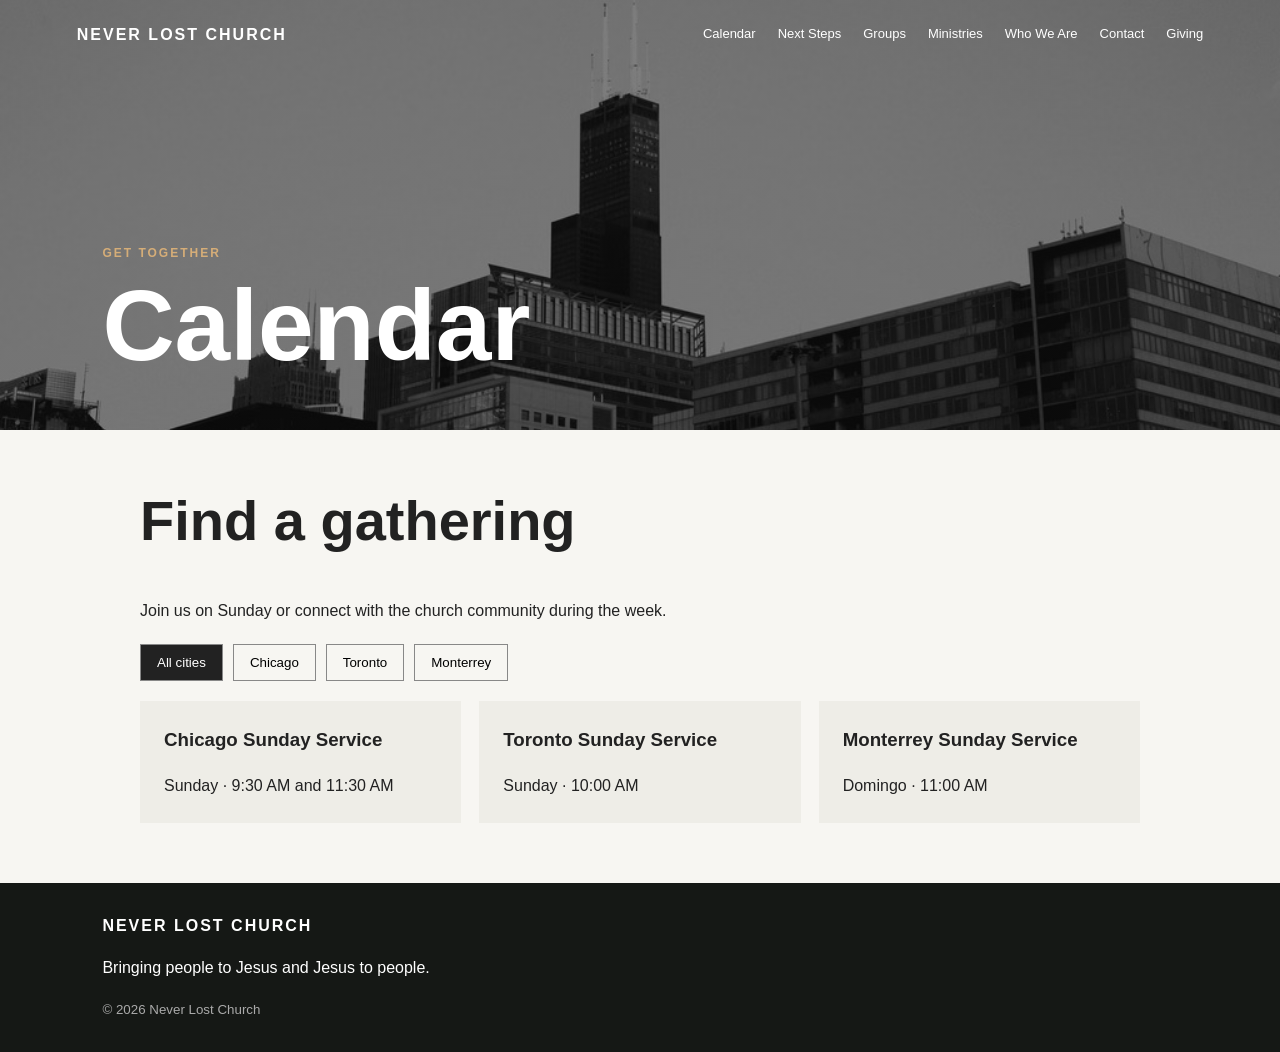
==== calendar.html @ 4741ed5f "Add files via upload" ====
<!doctype html>
<html lang="en">
<head>
  <meta charset="utf-8">
  <meta name="viewport" content="width=device-width, initial-scale=1">
  <title>Calendar | Never Lost Church</title>
  <link rel="stylesheet" href="index.css">
  <link rel="stylesheet" href="calendar.css">
  <script src="index.js" defer></script>
  <script src="calendar.js" defer></script>
</head>
<body>
  <header class="header"><a class="logo" href="index.html"><img src="images/Never-Lost-Church-PNG-Logo.PNG" alt=""><span>NEVER LOST CHURCH</span></a><button class="menu-button" aria-expanded="false" aria-controls="navigation">Menu</button><nav id="navigation"><a href="calendar.html">Calendar</a><a href="next-steps.html">Next Steps</a><a href="groups.html">Groups</a><a href="ministries.html">Ministries</a><a href="who-we-are.html">Who We Are</a><a href="contact.html">Contact</a><a href="giving.html">Giving</a></nav></header>
  <main>
    <section class="page-banner"><p class="label">GET TOGETHER</p><h1>Calendar</h1></section>
    <section class="content">
      <h2>Find a gathering</h2>
      <p>Join us on Sunday or connect with the church community during the week.</p>
      <div class="choice-list" aria-label="Filter gatherings by city">
        <button class="selected" data-city-filter="all">All cities</button><button data-city-filter="Chicago">Chicago</button><button data-city-filter="Toronto">Toronto</button><button data-city-filter="Monterrey">Monterrey</button>
      </div>
      <div class="simple-cards">
        <article class="simple-card" data-city="Chicago"><h3>Chicago Sunday Service</h3><p>Sunday · 9:30 AM and 11:30 AM</p></article>
        <article class="simple-card" data-city="Toronto"><h3>Toronto Sunday Service</h3><p>Sunday · 10:00 AM</p></article>
        <article class="simple-card" data-city="Monterrey"><h3>Monterrey Sunday Service</h3><p>Domingo · 11:00 AM</p></article>
      </div>
    </section>
  </main>
  <footer class="footer"><a class="logo" href="index.html">NEVER LOST CHURCH</a><p>Bringing people to Jesus and Jesus to people.</p><small>© <span data-year></span> Never Lost Church</small></footer>
</body>
</html>
---- index.css ----
* { box-sizing: border-box; }
body { margin: 0; color: #222; background: #f7f6f2; font: 16px Arial, sans-serif; line-height: 1.6; }
a { color: inherit; }
img { display: block; max-width: 100%; }
.header { position: absolute; z-index: 2; top: 0; width: 100%; display: flex; justify-content: space-between; align-items: center; padding: 22px 6%; color: white; }
.logo { font-weight: bold; letter-spacing: 2px; text-decoration: none; }
.header nav { display: flex; gap: 22px; }
.header nav a { color: inherit; text-decoration: none; font-size: 13px; }
.menu-button { display: none; }
.hero { min-height: 650px; height: 100vh; position: relative; display: flex; align-items: center; color: white; background: #222; }
.hero video { position: absolute; width: 100%; height: 100%; object-fit: cover; }
.hero::after { position: absolute; inset: 0; background: #1119; content: ""; }
.hero-content { position: relative; z-index: 1; max-width: 700px; margin: 0 10%; }
.hero-content p, .label { color: #d5ad78; font-size: 12px; font-weight: bold; letter-spacing: 2px; }
h1 { margin: 16px 0 28px; font-size: clamp(48px, 9vw, 100px); line-height: 1; }
h2 { font-size: clamp(32px, 5vw, 56px); line-height: 1.1; }
.button { display: inline-block; padding: 12px 20px; color: #222; background: white; text-decoration: none; }
.section { padding: 80px 8%; }
.section > p:not(.label) { max-width: 620px; }
.dark { color: white; background: #1b201d; }
.cards { display: grid; grid-template-columns: repeat(3, 1fr); gap: 20px; margin: 35px 0; }
.cards article { background: #2a302c; padding-bottom: 20px; }
.cards img { width: 100%; height: 250px; object-fit: cover; }
.cards h3, .cards p { margin: 12px 18px; }
.feature { display: grid; grid-template-columns: 1fr 1fr; gap: 8%; align-items: center; }
.feature img { width: 100%; max-height: 480px; object-fit: cover; }
.callout { color: white; text-align: center; background: #333a34; }
.footer { padding: 30px 8%; color: white; background: #151815; }
.footer .logo { display: inline-block; }
.footer small { color: #aaa; }
.page-banner { min-height: 430px; display: flex; flex-direction: column; justify-content: end; padding: 130px 8% 55px; color: white; background: linear-gradient(#1118, #1118), url("images/image-one.png") center / cover; }
.page-banner h1 { margin: 0; }
.content { width: min(1000px, 84%); margin: 0 auto; padding: 60px 0; }
.content h2 { margin-top: 0; }
.simple-cards { display: grid; grid-template-columns: repeat(3, 1fr); gap: 18px; }
.simple-card { padding: 24px; background: #eeede7; }
.simple-card h3 { margin-top: 0; }
.simple-card p { margin-bottom: 0; }
.page-image { width: 100%; max-height: 520px; object-fit: cover; }
.choice-list { display: flex; flex-wrap: wrap; gap: 10px; margin: 20px 0; }
.choice-list button { padding: 10px 16px; border: 1px solid #888; background: transparent; cursor: pointer; }
.choice-list button.selected { color: white; background: #222; }
.notice { min-height: 24px; color: #555; }
.content details { margin: 12px 0; padding: 18px; background: #eeede7; }
.content summary { cursor: pointer; font-weight: bold; }
.content details p { margin: 12px 0 0; }
@media (max-width: 760px) {
  .header { align-items: flex-start; }
  .menu-button { display: block; padding: 8px 12px; color: white; background: transparent; border: 1px solid white; }
  .header nav { display: none; position: absolute; top: 65px; left: 0; right: 0; padding: 18px 6%; background: #171a18; }
  .header nav.open { display: grid; gap: 14px; }
  .cards, .feature { grid-template-columns: 1fr; }
  .simple-cards { grid-template-columns: 1fr; }
  .section { padding: 55px 7%; }
  .hero { min-height: 600px; }
  .page-banner { min-height: 360px; padding-right: 7%; padding-left: 7%; }
}
---- calendar.css ----
.page-banner { background-image: linear-gradient(#1118, #1118), url("images/image-one.png"); }
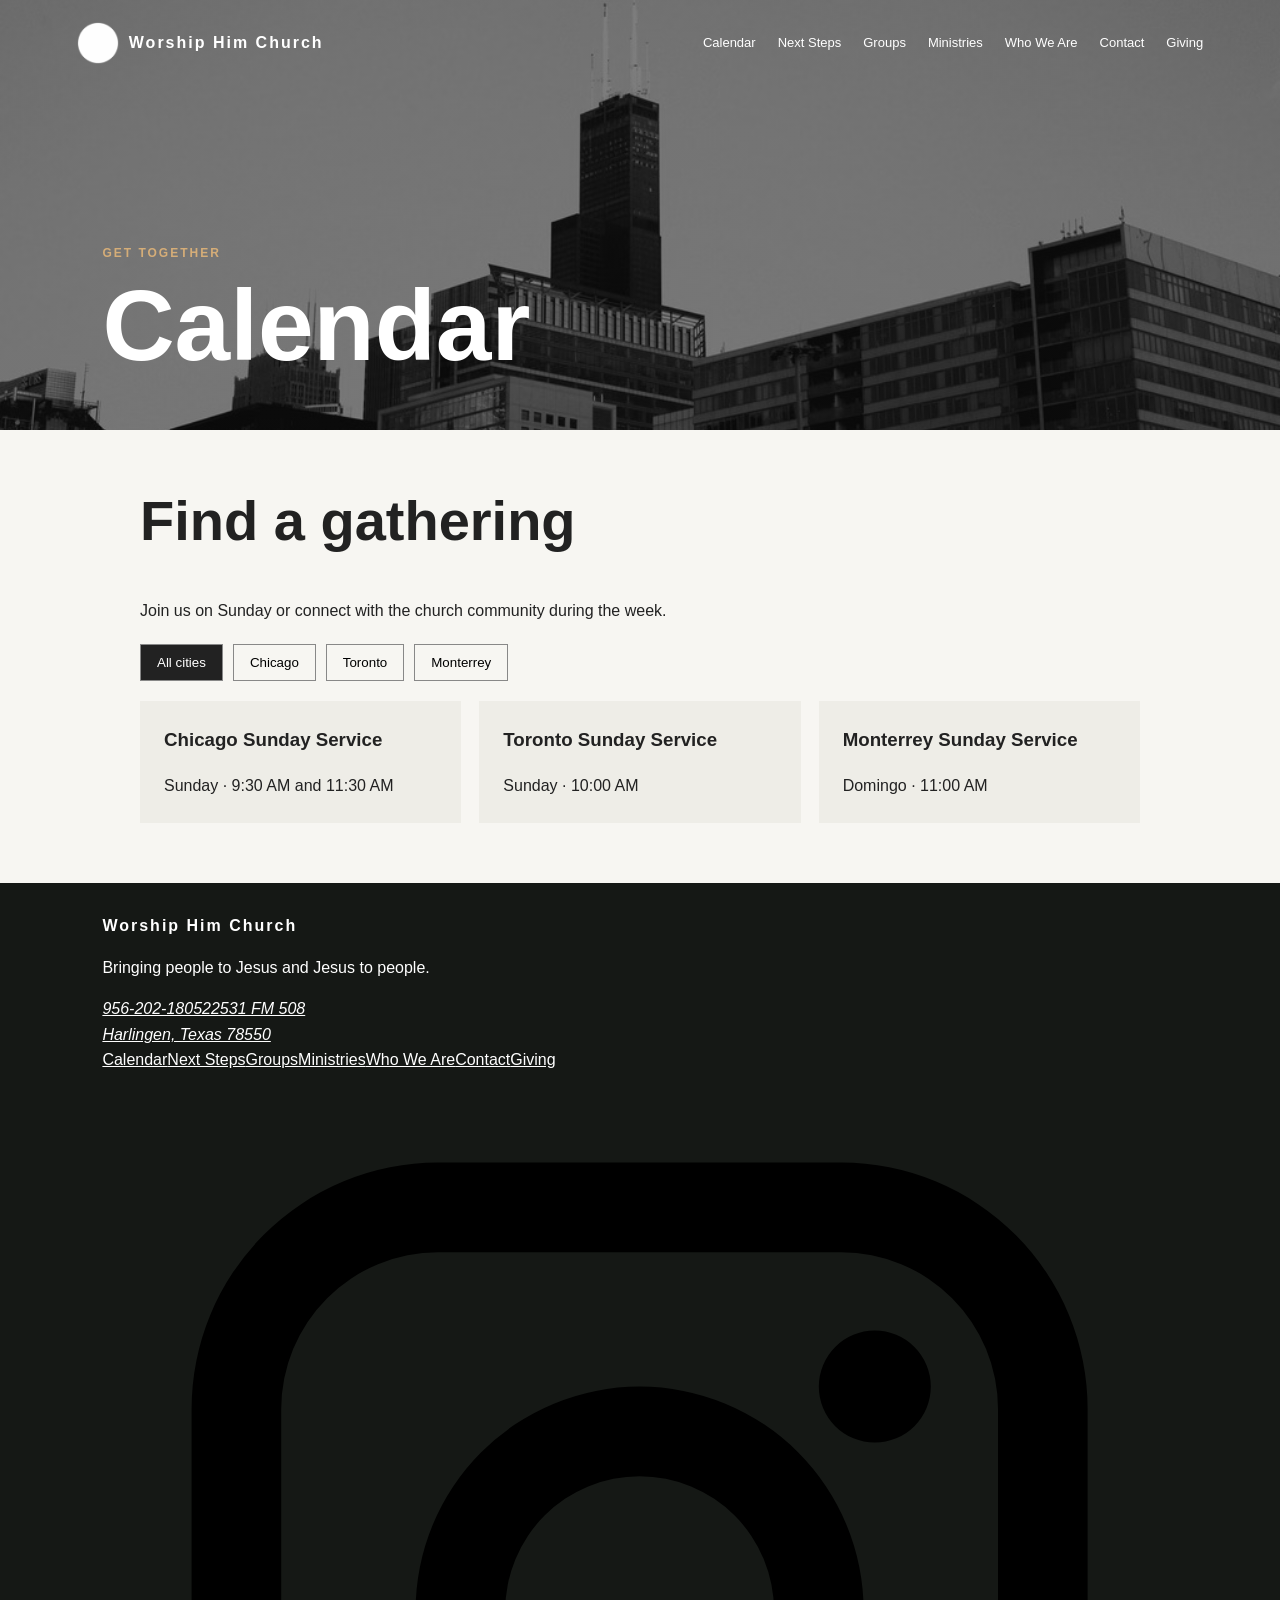
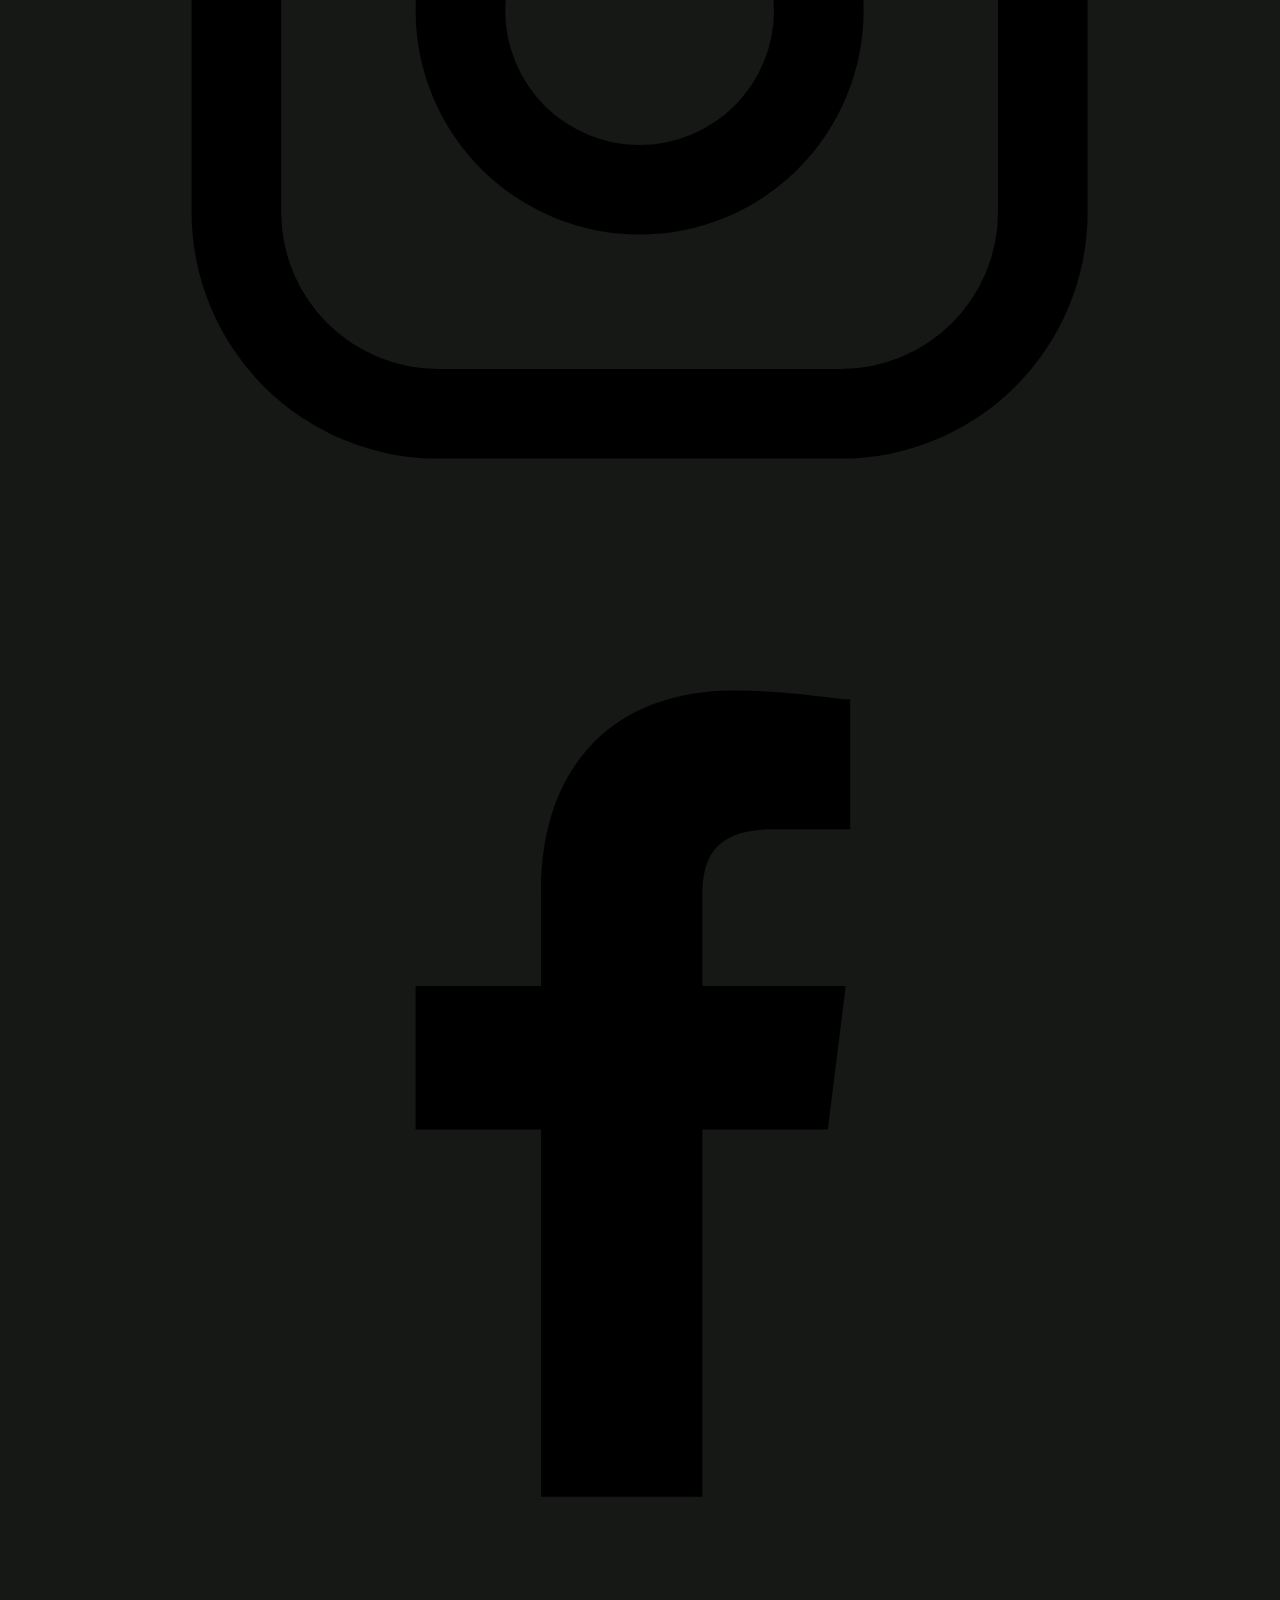
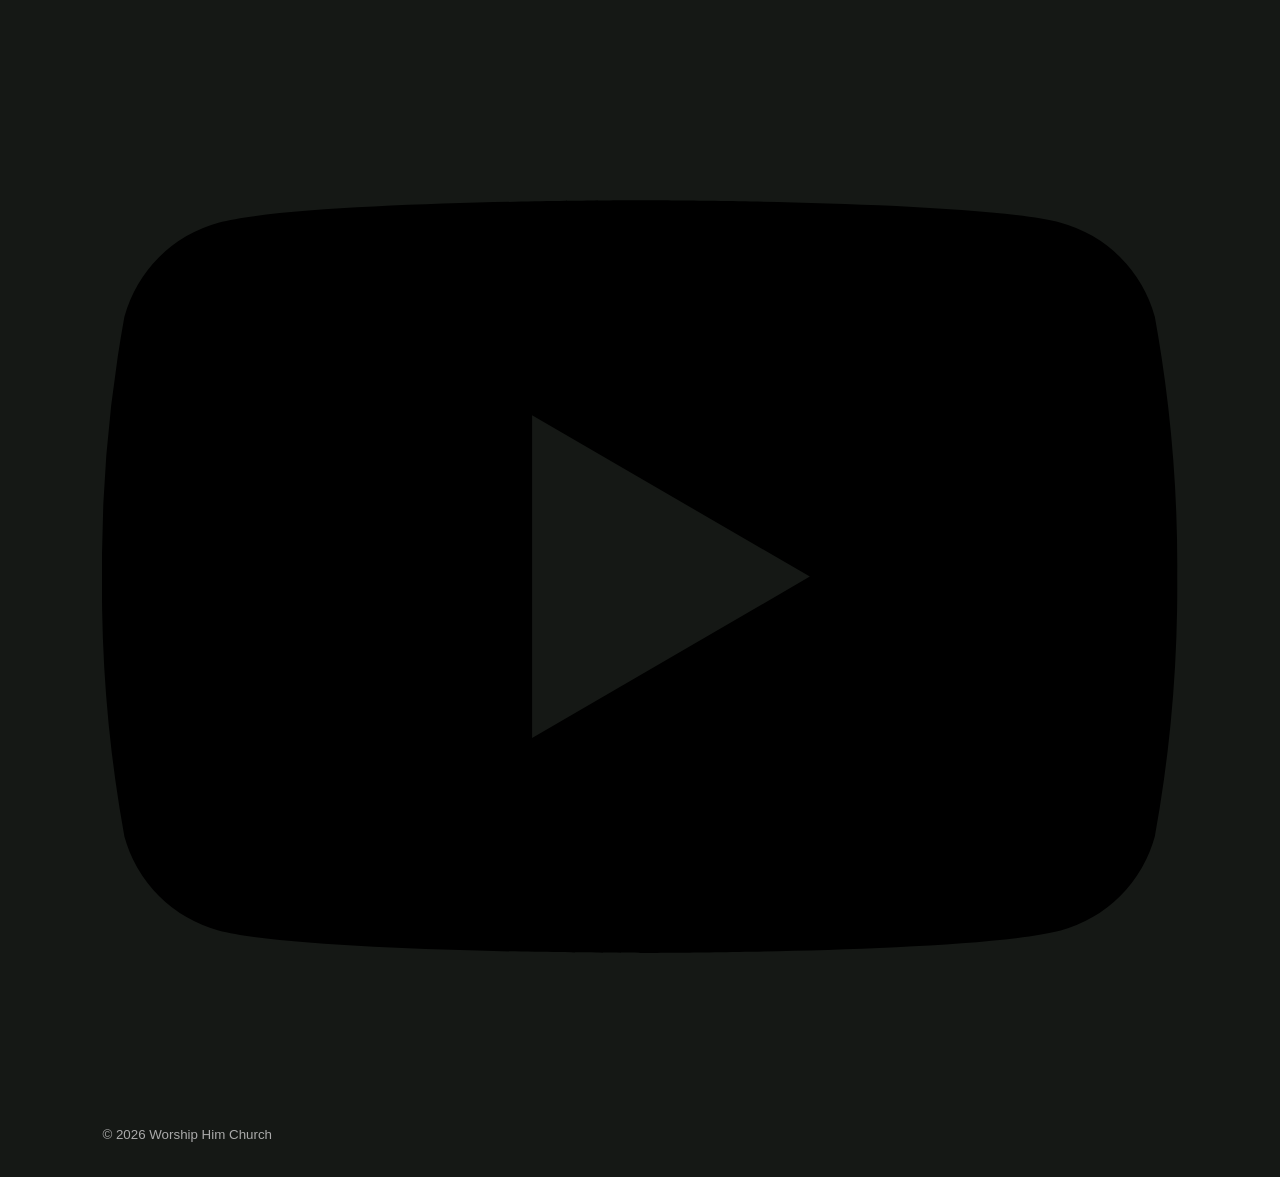
==== commit 6e0bea46: "Update calendar page for Worship Him Church" ====
--- a/calendar.html
+++ b/calendar.html
@@ -3,14 +3,15 @@
 <head>
   <meta charset="utf-8">
   <meta name="viewport" content="width=device-width, initial-scale=1">
-  <title>Calendar | Never Lost Church</title>
+  <title>Calendar | Worship Him Church</title>
+  <link rel="icon" type="image/x-icon" href="favicon/WorshipHimChurch-Logo-PNG-ico.ico">
   <link rel="stylesheet" href="index.css">
   <link rel="stylesheet" href="calendar.css">
   <script src="index.js" defer></script>
   <script src="calendar.js" defer></script>
 </head>
 <body>
-  <header class="header"><a class="logo" href="index.html"><img src="images/Never-Lost-Church-PNG-Logo.PNG" alt=""><span>NEVER LOST CHURCH</span></a><button class="menu-button" aria-expanded="false" aria-controls="navigation">Menu</button><nav id="navigation"><a href="calendar.html">Calendar</a><a href="next-steps.html">Next Steps</a><a href="groups.html">Groups</a><a href="ministries.html">Ministries</a><a href="who-we-are.html">Who We Are</a><a href="contact.html">Contact</a><a href="giving.html">Giving</a></nav></header>
+  <header class="header"><a class="logo" href="index.html"><img src="images/WorshipHimChurch-Logo-PNG.png" alt=""><span>Worship Him Church</span></a><button class="menu-button" aria-expanded="false" aria-controls="navigation">Menu</button><nav id="navigation"><a href="calendar.html">Calendar</a><a href="next-steps.html">Next Steps</a><a href="groups.html">Groups</a><a href="ministries.html">Ministries</a><a href="who-we-are.html">Who We Are</a><a href="contact.html">Contact</a><a href="giving.html">Giving</a></nav></header>
   <main>
     <section class="page-banner"><p class="label">GET TOGETHER</p><h1>Calendar</h1></section>
     <section class="content">
@@ -26,6 +27,6 @@
       </div>
     </section>
   </main>
-  <footer class="footer"><a class="logo" href="index.html">NEVER LOST CHURCH</a><p>Bringing people to Jesus and Jesus to people.</p><small>© <span data-year></span> Never Lost Church</small></footer>
+  <footer class="footer"><div class="footer-brand"><a class="logo" href="index.html">Worship Him Church</a><p>Bringing people to Jesus and Jesus to people.</p><address class="footer-contact"><a href="tel:+19562021805">956-202-1805</a><a href="https://maps.google.com/?q=22531+FM+508+Harlingen+Texas+78550" target="_blank" rel="noopener noreferrer">22531 FM 508<br>Harlingen, Texas 78550</a></address></div><nav class="footer-navigation" aria-label="Footer navigation"><a href="calendar.html">Calendar</a><a href="next-steps.html">Next Steps</a><a href="groups.html">Groups</a><a href="ministries.html">Ministries</a><a href="who-we-are.html">Who We Are</a><a href="contact.html">Contact</a><a href="giving.html">Giving</a></nav><div class="footer-social" aria-label="Social media"><a href="https://www.instagram.com/" target="_blank" rel="noopener noreferrer" aria-label="Instagram"><svg viewBox="0 0 24 24" aria-hidden="true"><path d="M7.5 2h9A5.5 5.5 0 0 1 22 7.5v9a5.5 5.5 0 0 1-5.5 5.5h-9A5.5 5.5 0 0 1 2 16.5v-9A5.5 5.5 0 0 1 7.5 2zm0 2A3.5 3.5 0 0 0 4 7.5v9A3.5 3.5 0 0 0 7.5 20h9a3.5 3.5 0 0 0 3.5-3.5v-9A3.5 3.5 0 0 0 16.5 4h-9zM12 7a5 5 0 1 1 0 10 5 5 0 0 1 0-10zm0 2a3 3 0 1 0 0 6 3 3 0 0 0 0-6zm5.25-3.25a1.25 1.25 0 1 1 0 2.5 1.25 1.25 0 0 1 0-2.5z"/></svg></a><a href="https://www.facebook.com/" target="_blank" rel="noopener noreferrer" aria-label="Facebook"><svg viewBox="0 0 24 24" aria-hidden="true"><path d="M13.4 21v-8.2h2.8l.4-3.2h-3.2v-2c0-.9.3-1.5 1.6-1.5h1.7V3.2c-.3 0-1.4-.2-2.6-.2-2.6 0-4.3 1.6-4.3 4.5v2.1H7v3.2h2.8V21h3.6z"/></svg></a><a href="https://www.youtube.com/" target="_blank" rel="noopener noreferrer" aria-label="YouTube"><svg viewBox="0 0 24 24" aria-hidden="true"><path d="M23.5 6.2a3 3 0 0 0-2.1-2.1C19.5 3.6 12 3.6 12 3.6s-7.5 0-9.4.5A3 3 0 0 0 .5 6.2 31 31 0 0 0 0 12a31 31 0 0 0 .5 5.8 3 3 0 0 0 2.1 2.1c1.9.5 9.4.5 9.4.5s7.5 0 9.4-.5a3 3 0 0 0 2.1-2.1A31 31 0 0 0 24 12a31 31 0 0 0-.5-5.8zM9.6 15.6V8.4L15.8 12l-6.2 3.6z"/></svg></a></div><small>© <span data-year></span> Worship Him Church</small></footer>
 </body>
 </html>
--- a/index.css
+++ b/index.css
@@ -3,7 +3,8 @@
 a { color: inherit; }
 img { display: block; max-width: 100%; }
 .header { position: absolute; z-index: 2; top: 0; width: 100%; display: flex; justify-content: space-between; align-items: center; padding: 22px 6%; color: white; }
-.logo { font-weight: bold; letter-spacing: 2px; text-decoration: none; }
+.logo { display: inline-flex; align-items: center; gap: 10px; font-weight: bold; letter-spacing: 2px; text-decoration: none; }
+.header .logo img { width: 42px; height: 42px; object-fit: contain; filter: brightness(0) invert(1); }
 .header nav { display: flex; gap: 22px; }
 .header nav a { color: inherit; text-decoration: none; font-size: 13px; }
 .menu-button { display: none; }
@@ -44,6 +45,46 @@
 .content details { margin: 12px 0; padding: 18px; background: #eeede7; }
 .content summary { cursor: pointer; font-weight: bold; }
 .content details p { margin: 12px 0 0; }
+.visually-hidden { position: absolute; width: 1px; height: 1px; padding: 0; margin: -1px; overflow: hidden; clip: rect(0, 0, 0, 0); white-space: nowrap; border: 0; }
+.media-flix { overflow: hidden; padding: 72px 7% 78px; color: #f7f6f2; background: #111311; }
+.media-heading { display: flex; justify-content: space-between; align-items: end; gap: 24px; }
+.media-heading .label { margin: 0 0 8px; }
+.media-heading h2 { margin: 0; font-size: clamp(38px, 5vw, 58px); }
+.media-heading h2 span { color: #d5ad78; }
+.media-intro { margin: 10px 0 0; color: #b8bab6; }
+.media-search { position: relative; display: flex; align-items: center; width: min(100%, 280px); }
+.media-search input { width: 100%; padding: 12px 42px 12px 15px; color: white; background: #242724; border: 1px solid #454a45; border-radius: 4px; font: inherit; }
+.media-search input:focus-visible, .media-filter:focus-visible, .media-card:focus-visible, .video-modal-close:focus-visible { outline: 2px solid #d5ad78; outline-offset: 3px; }
+.media-search > span:last-child { position: absolute; right: 14px; color: #d5ad78; font-size: 24px; line-height: 1; }
+.media-filters { display: flex; gap: 10px; overflow-x: auto; margin: 30px 0 26px; padding: 2px 2px 8px; scrollbar-width: thin; }
+.media-filter { flex: 0 0 auto; padding: 8px 17px; color: #e6e6e2; background: transparent; border: 1px solid #454a45; border-radius: 24px; cursor: pointer; font: inherit; transition: color .2s, background .2s, border-color .2s; }
+.media-filter:hover, .media-filter.active { color: #171815; background: #d5ad78; border-color: #d5ad78; }
+.media-row-heading { display: flex; align-items: baseline; gap: 12px; margin-bottom: 14px; }
+.media-row-heading h3 { margin: 0; font-size: 21px; }
+.media-row-heading span { color: #9c9e99; font-size: 13px; }
+.media-row { display: grid; grid-auto-columns: minmax(230px, 1fr); grid-auto-flow: column; gap: 18px; overflow-x: auto; padding: 8px 4px 24px; scroll-snap-type: x mandatory; scrollbar-color: #555 #222; scrollbar-width: thin; }
+.media-card { position: relative; min-width: 0; overflow: hidden; color: inherit; background: #202320; border-radius: 5px; text-decoration: none; scroll-snap-align: start; transition: transform .25s ease, box-shadow .25s ease; }
+.media-card:hover { z-index: 1; transform: translateY(-6px) scale(1.025); box-shadow: 0 14px 32px #0009; }
+.media-card-image { position: relative; overflow: hidden; aspect-ratio: 16 / 9; background: #333; }
+.media-card-image img { width: 100%; height: 100%; object-fit: cover; transition: transform .35s ease; }
+.media-card:hover .media-card-image img { transform: scale(1.06); }
+.media-card-image::after { position: absolute; inset: 35% 0 0; background: linear-gradient(transparent, #0008); content: ""; }
+.media-play { position: absolute; z-index: 1; top: 50%; left: 50%; display: grid; width: 48px; height: 48px; place-items: center; color: #171815; background: #d5ad78; border-radius: 50%; opacity: 0; transform: translate(-50%, -40%); transition: opacity .2s, transform .2s; }
+.media-card:hover .media-play, .media-card:focus-visible .media-play { opacity: 1; transform: translate(-50%, -50%); }
+.media-card-info { padding: 13px 15px 16px; }
+.media-card-category { margin: 0 0 5px; color: #d5ad78; font-size: 11px; font-weight: bold; letter-spacing: 1.4px; text-transform: uppercase; }
+.media-card-title { margin: 0; font-size: 17px; line-height: 1.35; }
+.media-empty { padding: 18px 0; color: #b8bab6; }
+.video-modal[hidden] { display: none; }
+.video-modal { position: fixed; z-index: 10; inset: 0; display: grid; place-items: center; padding: 24px; }
+.video-modal-backdrop { position: absolute; inset: 0; background: #000d; }
+.video-modal-content { position: relative; width: min(100%, 960px); overflow: hidden; background: #171815; border-radius: 8px; box-shadow: 0 18px 70px #0009; }
+.video-modal-header { display: flex; align-items: center; justify-content: space-between; padding: 10px 16px; }
+.video-modal-header h2 { margin: 0; font-size: 17px; }
+.video-modal-close { width: 40px; height: 40px; color: white; background: transparent; border: 0; cursor: pointer; font-size: 32px; line-height: 1; }
+.video-frame { aspect-ratio: 16 / 9; background: #000; }
+.video-frame iframe { display: block; width: 100%; height: 100%; border: 0; }
+body.video-modal-open { overflow: hidden; }
 @media (max-width: 760px) {
   .header { align-items: flex-start; }
   .menu-button { display: block; padding: 8px 12px; color: white; background: transparent; border: 1px solid white; }
@@ -54,4 +95,10 @@
   .section { padding: 55px 7%; }
   .hero { min-height: 600px; }
   .page-banner { min-height: 360px; padding-right: 7%; padding-left: 7%; }
+  .media-flix { padding: 52px 6% 58px; }
+  .media-heading { align-items: stretch; flex-direction: column; gap: 18px; }
+  .media-search { width: 100%; }
+  .media-row { grid-auto-columns: minmax(78vw, 1fr); gap: 13px; margin-right: -6vw; }
+  .media-play { opacity: 1; transform: translate(-50%, -50%); }
+  .video-modal { padding: 12px; }
 }
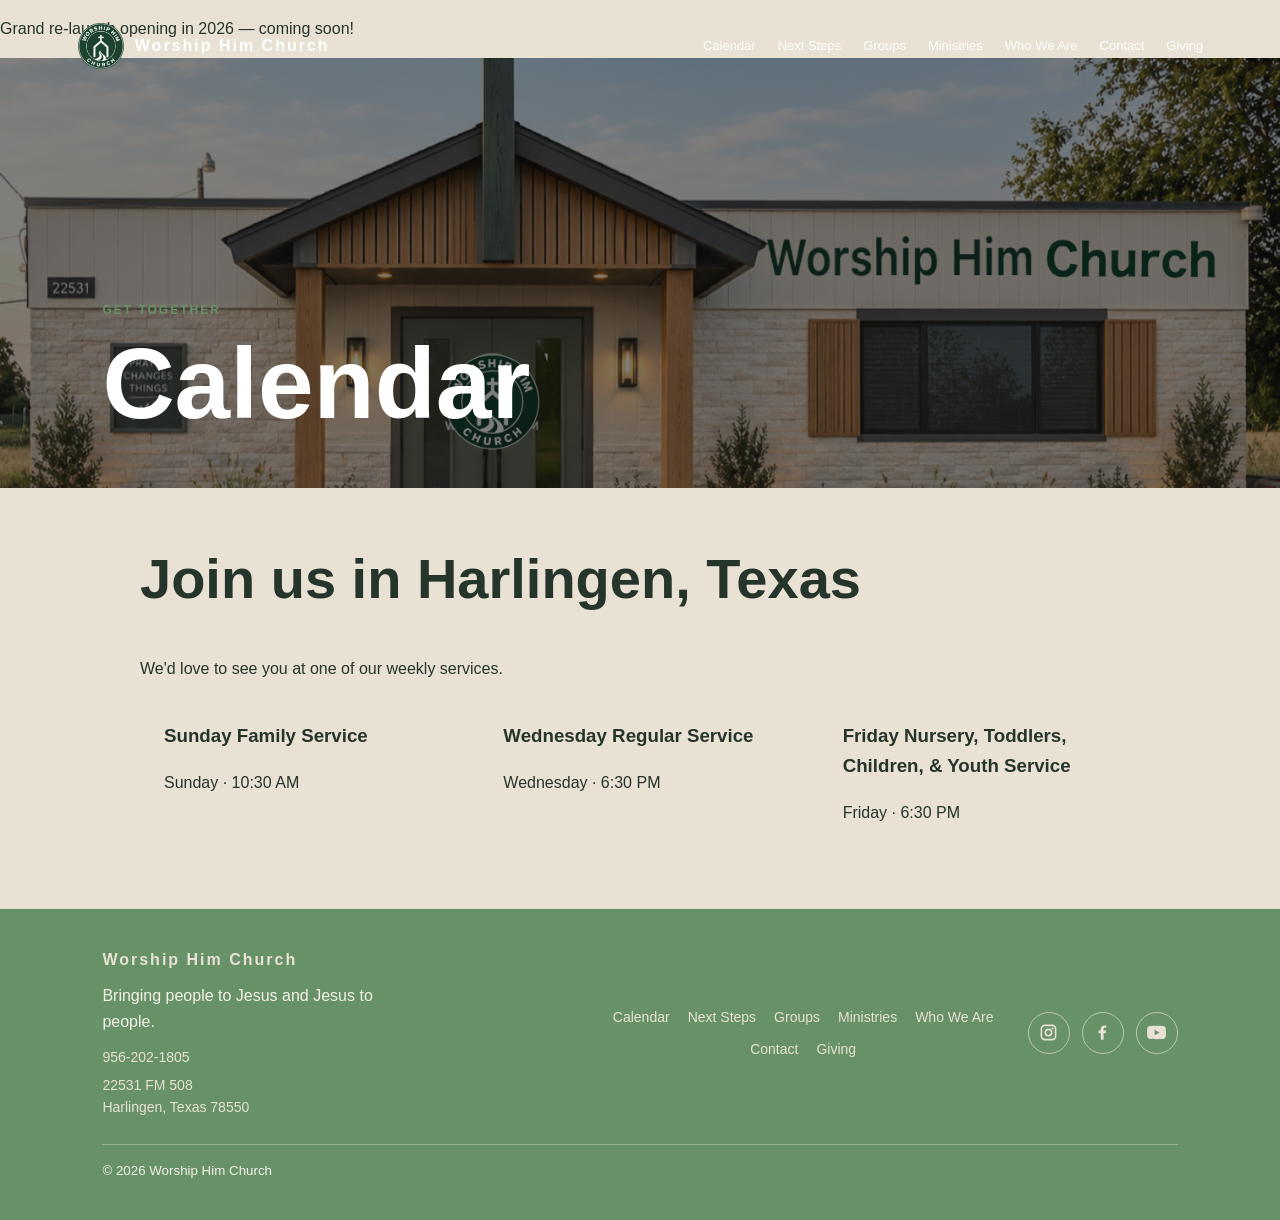
==== commit 4bacac74: "Update calendar.html with announcement and service info Added an announcement bar for the grand re-l" ====
--- a/calendar.html
+++ b/calendar.html
@@ -8,22 +8,19 @@
   <link rel="stylesheet" href="index.css">
   <link rel="stylesheet" href="calendar.css">
   <script src="index.js" defer></script>
-  <script src="calendar.js" defer></script>
 </head>
 <body>
+  <div class="announcement-bar"><p>Grand re-launch opening in 2026 — coming soon!</p></div>
   <header class="header"><a class="logo" href="index.html"><img src="images/WorshipHimChurch-Logo-PNG.png" alt=""><span>Worship Him Church</span></a><button class="menu-button" aria-expanded="false" aria-controls="navigation">Menu</button><nav id="navigation"><a href="calendar.html">Calendar</a><a href="next-steps.html">Next Steps</a><a href="groups.html">Groups</a><a href="ministries.html">Ministries</a><a href="who-we-are.html">Who We Are</a><a href="contact.html">Contact</a><a href="giving.html">Giving</a></nav></header>
   <main>
     <section class="page-banner"><p class="label">GET TOGETHER</p><h1>Calendar</h1></section>
     <section class="content">
-      <h2>Find a gathering</h2>
-      <p>Join us on Sunday or connect with the church community during the week.</p>
-      <div class="choice-list" aria-label="Filter gatherings by city">
-        <button class="selected" data-city-filter="all">All cities</button><button data-city-filter="Chicago">Chicago</button><button data-city-filter="Toronto">Toronto</button><button data-city-filter="Monterrey">Monterrey</button>
-      </div>
+      <h2>Join us in Harlingen, Texas</h2>
+      <p>We'd love to see you at one of our weekly services.</p>
       <div class="simple-cards">
-        <article class="simple-card" data-city="Chicago"><h3>Chicago Sunday Service</h3><p>Sunday · 9:30 AM and 11:30 AM</p></article>
-        <article class="simple-card" data-city="Toronto"><h3>Toronto Sunday Service</h3><p>Sunday · 10:00 AM</p></article>
-        <article class="simple-card" data-city="Monterrey"><h3>Monterrey Sunday Service</h3><p>Domingo · 11:00 AM</p></article>
+        <article class="simple-card"><h3>Sunday Family Service</h3><p>Sunday · 10:30 AM</p></article>
+        <article class="simple-card"><h3>Wednesday Regular Service</h3><p>Wednesday · 6:30 PM</p></article>
+        <article class="simple-card"><h3>Friday Nursery, Toddlers, Children, &amp; Youth Service</h3><p>Friday · 6:30 PM</p></article>
       </div>
     </section>
   </main>
--- a/index.css
+++ b/index.css
@@ -102,3 +102,78 @@
   .media-play { opacity: 1; transform: translate(-50%, -50%); }
   .video-modal { padding: 12px; }
 }
+@media (max-width: 760px) {
+  .header { align-items: center; }
+  .header .logo { max-width: calc(100% - 88px); white-space: normal; font-size: 13px; letter-spacing: 1.2px; }
+  .header .logo img { flex: 0 0 36px; width: 36px; height: 36px; }
+  .footer { grid-template-columns: 1fr; justify-items: center; gap: 22px; padding: 34px 7%; text-align: center; }
+  .footer-brand p { margin-right: auto; margin-left: auto; }
+  .footer-navigation { gap: 12px 18px; }
+  .footer-social { justify-content: center; }
+  .footer small { grid-column: auto; width: 100%; }
+}
+
+:root {
+  --color-primary: #679267;
+  --color-background: #e8e1d4;
+  --color-accent: #bfaf9e;
+  --color-ink: #26352b;
+}
+body { color: var(--color-ink); background: var(--color-background); }
+.header .logo img { flex: 0 0 48px; width: 48px; height: 48px; object-fit: contain; filter: none; }
+.footer { display: grid; grid-template-columns: minmax(220px, 1.2fr) 1fr auto; align-items: center; gap: 26px; padding: 38px 8%; color: var(--color-background); background: var(--color-primary); }
+.footer .logo { display: inline-flex; }
+.header .brand-mark { flex: 0 0 40px; width: 40px; height: 40px; }
+.footer-contact { display: grid; gap: 5px; margin-top: 12px; font-size: 14px; font-style: normal; }
+.footer-contact a { color: var(--color-background); text-decoration: none; }
+.footer-contact a:hover { color: white; }
+.footer-brand p { max-width: 280px; margin: 10px 0 0; color: #f5f1e9; }
+.footer-navigation { display: flex; flex-wrap: wrap; justify-content: center; gap: 10px 18px; }
+.footer-navigation a, .footer-social a { color: var(--color-background); }
+.footer-navigation a { font-size: 14px; text-decoration: none; }
+.footer-social { display: flex; justify-content: end; gap: 12px; }
+.footer-social a { display: grid; width: 42px; height: 42px; place-items: center; border: 1px solid #e8e1d4a6; border-radius: 50%; text-decoration: none; transition: color .2s, background .2s, border-color .2s; }
+.footer-social svg { width: 19px; height: 19px; fill: currentColor; }
+.footer small { grid-column: 1 / -1; padding-top: 15px; color: #f5f1e9; border-top: 1px solid #e8e1d466; }
+.footer-navigation a:hover, .footer-social a:hover { color: white; }
+.footer-social a:hover { background: #557d55; border-color: white; }
+.footer a:focus-visible, .header a:focus-visible { outline: 2px solid white; outline-offset: 4px; }
+.footer-social a { border-color: #e8e1d4a6; }
+.footer-brand p, .footer small { color: #f5f1e9; }
+.footer small { border-color: #e8e1d466; }
+.footer-social a:hover { background: #557d55; border-color: white; }
+.footer-navigation a:hover, .footer-social a:hover { color: white; }
+.media-flix { background: #314b35; }
+.media-heading h2 span, .media-card-category, .media-search > span:last-child { color: var(--color-accent); }
+.media-filter:hover, .media-filter.active, .media-play { color: var(--color-ink); background: var(--color-accent); border-color: var(--color-accent); }
+.media-search input { background: #263b2b; border-color: var(--color-primary); }
+.media-search input:focus-visible, .media-filter:focus-visible, .media-card:focus-visible, .video-modal-close:focus-visible { outline-color: var(--color-background); }
+.media-card, .media-card-info { background: #263b2b; }
+.media-card-title, .media-row-heading h3 { color: var(--color-background); }
+.media-row-heading span, .media-intro, .media-empty { color: #d2d9cf; }
+.label { color: var(--color-primary); }
+.hero-content p { color: var(--color-background); }
+.button, .content .contact-link, .content .giving-link, .content > .button {
+  color: white;
+  background: var(--color-primary);
+}
+.button:hover, .content .contact-link:hover, .content .giving-link:hover, .content > .button:hover { background: #557d55; }
+.choice-list button.selected { color: white; background: var(--color-primary); }
+.dark { background: var(--color-primary); }
+.cards article { color: var(--color-ink); background: #f1ece2; }
+.callout { background: #557d55; }
+.simple-card, .content details, .mission-values { background: var(--color-background); }
+.notice { color: #557d55; }
+.page-banner { background-color: #557d55; }
+.header nav a:hover { color: var(--color-accent); }
+.footer a:focus-visible, .header a:focus-visible, .footer-social a:focus-visible { outline: 2px solid white; outline-offset: 4px; }
+@media (max-width: 760px) {
+  .header .logo { max-width: calc(100% - 88px); white-space: normal; font-size: 13px; letter-spacing: 1.2px; }
+  .header .logo img { flex-basis: 42px; width: 42px; height: 42px; }
+  .header .brand-mark { flex-basis: 36px; width: 36px; height: 36px; }
+  .footer { grid-template-columns: 1fr; justify-items: center; gap: 22px; padding: 34px 7%; text-align: center; }
+  .footer-brand p { margin-right: auto; margin-left: auto; }
+  .footer-navigation { gap: 12px 18px; }
+  .footer-social { justify-content: center; }
+  .footer small { grid-column: auto; width: 100%; }
+}
--- a/calendar.css
+++ b/calendar.css
@@ -1 +1 @@
-.page-banner { background-image: linear-gradient(#1118, #1118), url("images/image-one.png"); }
+.page-banner { background-image: linear-gradient(#1118, #1118), url("images/outside-church-design-image.jpeg"); }
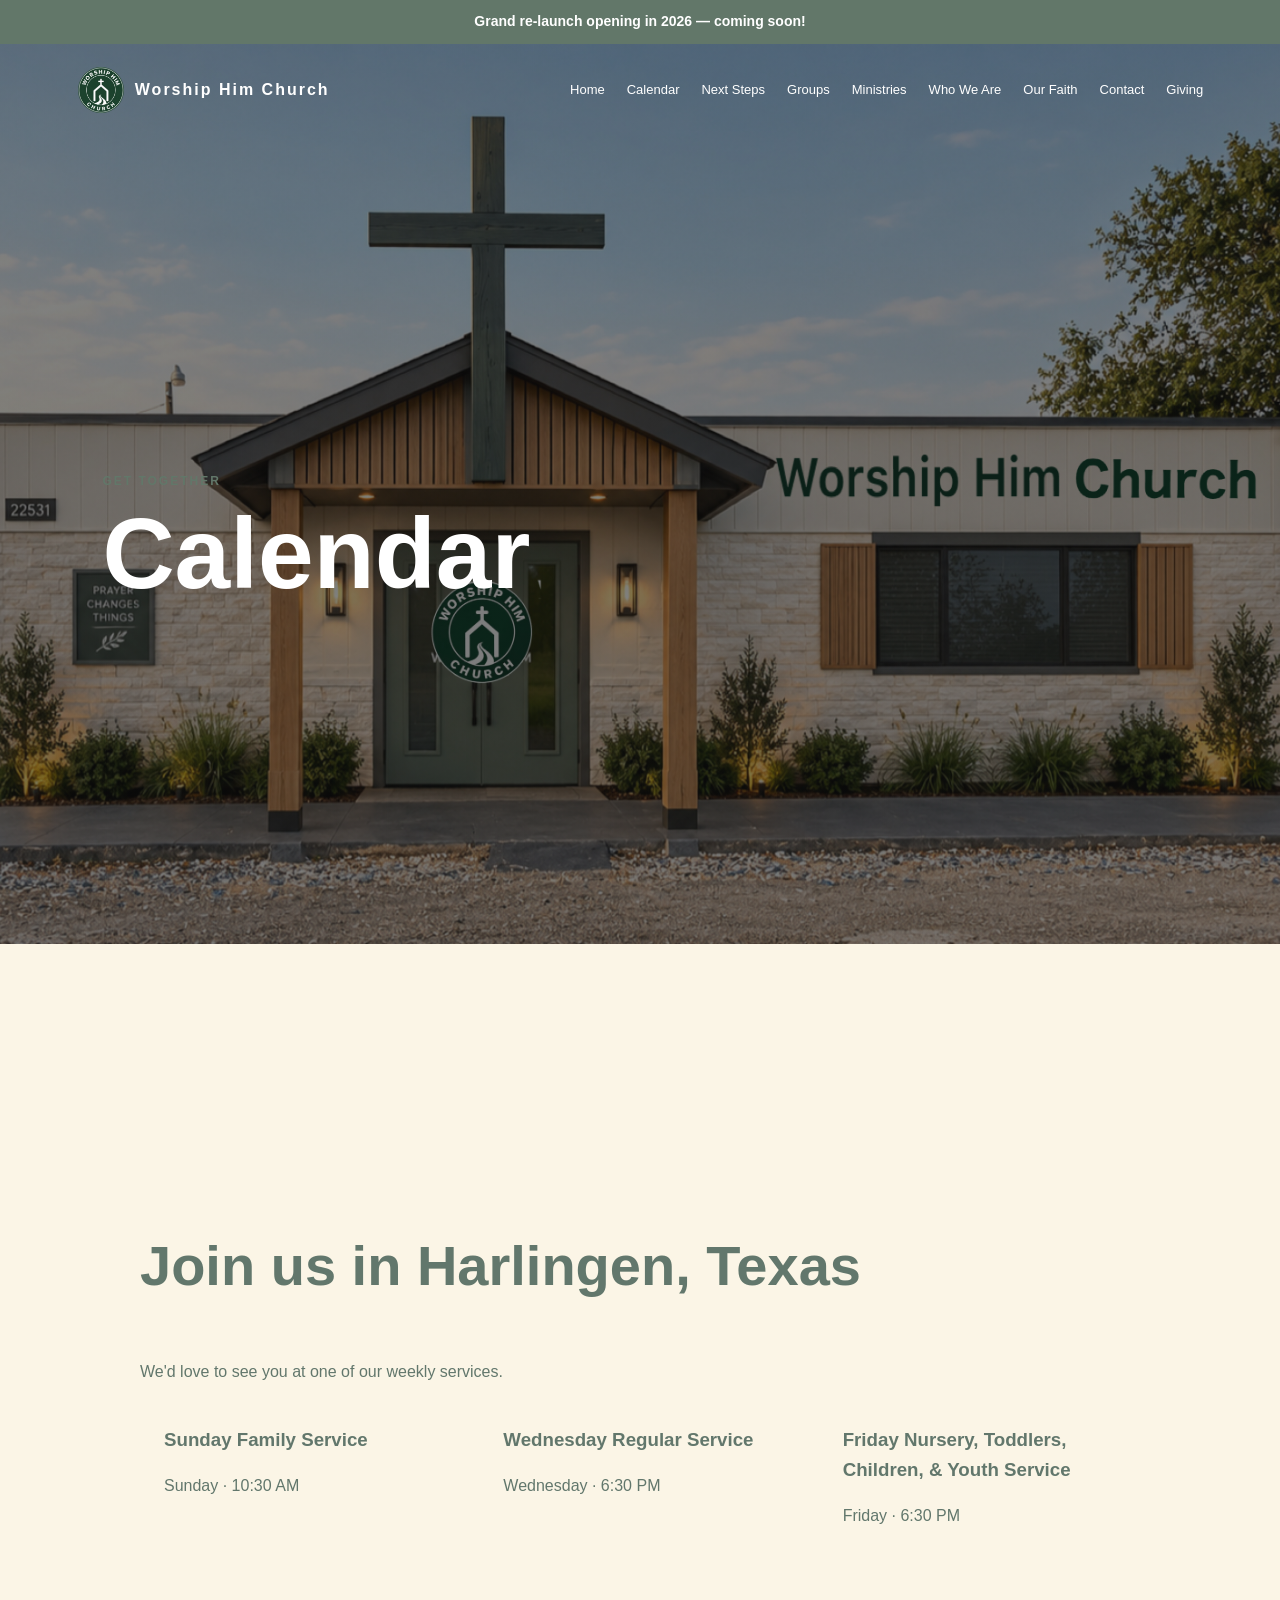
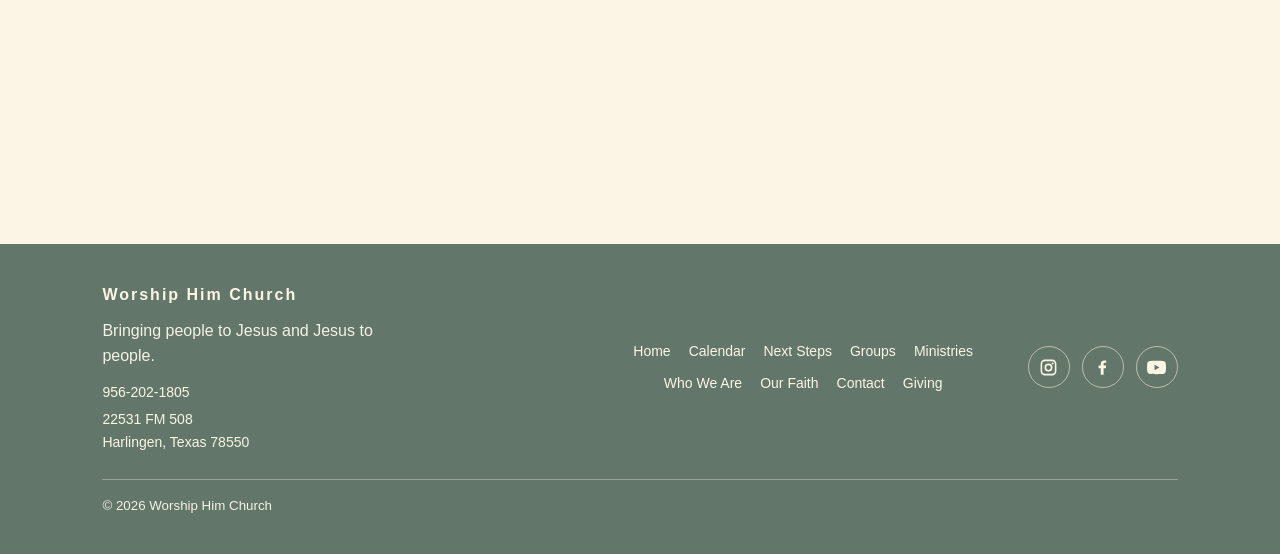
==== commit 8d93512d: "Update navigation links in calendar.html" ====
--- a/calendar.html
+++ b/calendar.html
@@ -11,7 +11,7 @@
 </head>
 <body>
   <div class="announcement-bar"><p>Grand re-launch opening in 2026 — coming soon!</p></div>
-  <header class="header"><a class="logo" href="index.html"><img src="images/WorshipHimChurch-Logo-PNG.png" alt=""><span>Worship Him Church</span></a><button class="menu-button" aria-expanded="false" aria-controls="navigation">Menu</button><nav id="navigation"><a href="calendar.html">Calendar</a><a href="next-steps.html">Next Steps</a><a href="groups.html">Groups</a><a href="ministries.html">Ministries</a><a href="who-we-are.html">Who We Are</a><a href="contact.html">Contact</a><a href="giving.html">Giving</a></nav></header>
+  <header class="header"><a class="logo" href="index.html"><img src="images/WorshipHimChurch-Logo-PNG.png" alt=""><span>Worship Him Church</span></a><button class="menu-button" aria-expanded="false" aria-controls="navigation">Menu</button><nav id="navigation" aria-label="Main navigation"><a href="index.html">Home</a><a href="calendar.html">Calendar</a><a href="next-steps.html">Next Steps</a><a href="groups.html">Groups</a><a href="ministries.html">Ministries</a><a href="who-we-are.html">Who We Are</a><a href="our-faith.html">Our Faith</a><a href="contact.html">Contact</a><a href="giving.html">Giving</a></nav></header>
   <main>
     <section class="page-banner"><p class="label">GET TOGETHER</p><h1>Calendar</h1></section>
     <section class="content">
@@ -24,6 +24,6 @@
       </div>
     </section>
   </main>
-  <footer class="footer"><div class="footer-brand"><a class="logo" href="index.html">Worship Him Church</a><p>Bringing people to Jesus and Jesus to people.</p><address class="footer-contact"><a href="tel:+19562021805">956-202-1805</a><a href="https://maps.google.com/?q=22531+FM+508+Harlingen+Texas+78550" target="_blank" rel="noopener noreferrer">22531 FM 508<br>Harlingen, Texas 78550</a></address></div><nav class="footer-navigation" aria-label="Footer navigation"><a href="calendar.html">Calendar</a><a href="next-steps.html">Next Steps</a><a href="groups.html">Groups</a><a href="ministries.html">Ministries</a><a href="who-we-are.html">Who We Are</a><a href="contact.html">Contact</a><a href="giving.html">Giving</a></nav><div class="footer-social" aria-label="Social media"><a href="https://www.instagram.com/" target="_blank" rel="noopener noreferrer" aria-label="Instagram"><svg viewBox="0 0 24 24" aria-hidden="true"><path d="M7.5 2h9A5.5 5.5 0 0 1 22 7.5v9a5.5 5.5 0 0 1-5.5 5.5h-9A5.5 5.5 0 0 1 2 16.5v-9A5.5 5.5 0 0 1 7.5 2zm0 2A3.5 3.5 0 0 0 4 7.5v9A3.5 3.5 0 0 0 7.5 20h9a3.5 3.5 0 0 0 3.5-3.5v-9A3.5 3.5 0 0 0 16.5 4h-9zM12 7a5 5 0 1 1 0 10 5 5 0 0 1 0-10zm0 2a3 3 0 1 0 0 6 3 3 0 0 0 0-6zm5.25-3.25a1.25 1.25 0 1 1 0 2.5 1.25 1.25 0 0 1 0-2.5z"/></svg></a><a href="https://www.facebook.com/" target="_blank" rel="noopener noreferrer" aria-label="Facebook"><svg viewBox="0 0 24 24" aria-hidden="true"><path d="M13.4 21v-8.2h2.8l.4-3.2h-3.2v-2c0-.9.3-1.5 1.6-1.5h1.7V3.2c-.3 0-1.4-.2-2.6-.2-2.6 0-4.3 1.6-4.3 4.5v2.1H7v3.2h2.8V21h3.6z"/></svg></a><a href="https://www.youtube.com/" target="_blank" rel="noopener noreferrer" aria-label="YouTube"><svg viewBox="0 0 24 24" aria-hidden="true"><path d="M23.5 6.2a3 3 0 0 0-2.1-2.1C19.5 3.6 12 3.6 12 3.6s-7.5 0-9.4.5A3 3 0 0 0 .5 6.2 31 31 0 0 0 0 12a31 31 0 0 0 .5 5.8 3 3 0 0 0 2.1 2.1c1.9.5 9.4.5 9.4.5s7.5 0 9.4-.5a3 3 0 0 0 2.1-2.1A31 31 0 0 0 24 12a31 31 0 0 0-.5-5.8zM9.6 15.6V8.4L15.8 12l-6.2 3.6z"/></svg></a></div><small>© <span data-year></span> Worship Him Church</small></footer>
+  <footer class="footer"><div class="footer-brand"><a class="logo" href="index.html">Worship Him Church</a><p>Bringing people to Jesus and Jesus to people.</p><address class="footer-contact"><a href="tel:+19562021805">956-202-1805</a><a href="https://maps.google.com/?q=22531+FM+508+Harlingen+Texas+78550" target="_blank" rel="noopener noreferrer">22531 FM 508<br>Harlingen, Texas 78550</a></address></div>  <nav class="footer-navigation" aria-label="Footer navigation"><a href="index.html">Home</a><a href="calendar.html">Calendar</a><a href="next-steps.html">Next Steps</a><a href="groups.html">Groups</a><a href="ministries.html">Ministries</a><a href="who-we-are.html">Who We Are</a><a href="our-faith.html">Our Faith</a><a href="contact.html">Contact</a><a href="giving.html">Giving</a></nav><div class="footer-social" aria-label="Social media"><a href="https://www.instagram.com/" target="_blank" rel="noopener noreferrer" aria-label="Instagram"><svg viewBox="0 0 24 24" aria-hidden="true"><path d="M7.5 2h9A5.5 5.5 0 0 1 22 7.5v9a5.5 5.5 0 0 1-5.5 5.5h-9A5.5 5.5 0 0 1 2 16.5v-9A5.5 5.5 0 0 1 7.5 2zm0 2A3.5 3.5 0 0 0 4 7.5v9A3.5 3.5 0 0 0 7.5 20h9a3.5 3.5 0 0 0 3.5-3.5v-9A3.5 3.5 0 0 0 16.5 4h-9zM12 7a5 5 0 1 1 0 10 5 5 0 0 1 0-10zm0 2a3 3 0 1 0 0 6 3 3 0 0 0 0-6zm5.25-3.25a1.25 1.25 0 1 1 0 2.5 1.25 1.25 0 0 1 0-2.5z"/></svg></a><a href="https://www.facebook.com/" target="_blank" rel="noopener noreferrer" aria-label="Facebook"><svg viewBox="0 0 24 24" aria-hidden="true"><path d="M13.4 21v-8.2h2.8l.4-3.2h-3.2v-2c0-.9.3-1.5 1.6-1.5h1.7V3.2c-.3 0-1.4-.2-2.6-.2-2.6 0-4.3 1.6-4.3 4.5v2.1H7v3.2h2.8V21h3.6z"/></svg></a><a href="https://www.youtube.com/" target="_blank" rel="noopener noreferrer" aria-label="YouTube"><svg viewBox="0 0 24 24" aria-hidden="true"><path d="M23.5 6.2a3 3 0 0 0-2.1-2.1C19.5 3.6 12 3.6 12 3.6s-7.5 0-9.4.5A3 3 0 0 0 .5 6.2 31 31 0 0 0 0 12a31 31 0 0 0 .5 5.8 3 3 0 0 0 2.1 2.1c1.9.5 9.4.5 9.4.5s7.5 0 9.4-.5a3 3 0 0 0 2.1-2.1A31 31 0 0 0 24 12a31 31 0 0 0-.5-5.8zM9.6 15.6V8.4L15.8 12l-6.2 3.6z"/></svg></a></div><small>© <span data-year></span> Worship Him Church</small></footer>
 </body>
 </html>
--- a/index.css
+++ b/index.css
@@ -23,13 +23,22 @@
 .cards article { background: #2a302c; padding-bottom: 20px; }
 .cards img { width: 100%; height: 250px; object-fit: cover; }
 .cards h3, .cards p { margin: 12px 18px; }
+.harlingen-location { display: grid; grid-template-columns: minmax(0, 1fr) minmax(0, 1fr); overflow: hidden; margin: 35px 0; color: var(--color-ink); background: #f1ece2; border-radius: 5px; }
+.harlingen-location > img { width: 100%; height: 100%; min-height: 320px; object-fit: cover; }
+.harlingen-location-info { align-self: center; padding: clamp(22px, 4vw, 42px); }
+.harlingen-location-info > h3 { margin: 0 0 18px; font-size: 28px; }
+.service-times { display: grid; gap: 12px; }
+.service-times article { padding: 14px 16px; background: var(--color-background); border-left: 4px solid var(--color-primary); }
+.service-times h4, .service-times p { margin: 0; }
+.service-times h4 { font-size: 16px; }
+.service-times p { margin-top: 4px; }
 .feature { display: grid; grid-template-columns: 1fr 1fr; gap: 8%; align-items: center; }
 .feature img { width: 100%; max-height: 480px; object-fit: cover; }
 .callout { color: white; text-align: center; background: #333a34; }
 .footer { padding: 30px 8%; color: white; background: #151815; }
 .footer .logo { display: inline-block; }
 .footer small { color: #aaa; }
-.page-banner { min-height: 430px; display: flex; flex-direction: column; justify-content: end; padding: 130px 8% 55px; color: white; background: linear-gradient(#1118, #1118), url("images/image-one.png") center / cover; }
+.page-banner { min-height: 430px; display: flex; flex-direction: column; justify-content: end; padding: 130px 8% 55px; color: white; background: linear-gradient(#1118, #1118), url("images/outside-church-design-image.jpeg") center / cover; }
 .page-banner h1 { margin: 0; }
 .content { width: min(1000px, 84%); margin: 0 auto; padding: 60px 0; }
 .content h2 { margin-top: 0; }
@@ -46,61 +55,40 @@
 .content summary { cursor: pointer; font-weight: bold; }
 .content details p { margin: 12px 0 0; }
 .visually-hidden { position: absolute; width: 1px; height: 1px; padding: 0; margin: -1px; overflow: hidden; clip: rect(0, 0, 0, 0); white-space: nowrap; border: 0; }
-.media-flix { overflow: hidden; padding: 72px 7% 78px; color: #f7f6f2; background: #111311; }
-.media-heading { display: flex; justify-content: space-between; align-items: end; gap: 24px; }
-.media-heading .label { margin: 0 0 8px; }
-.media-heading h2 { margin: 0; font-size: clamp(38px, 5vw, 58px); }
-.media-heading h2 span { color: #d5ad78; }
-.media-intro { margin: 10px 0 0; color: #b8bab6; }
-.media-search { position: relative; display: flex; align-items: center; width: min(100%, 280px); }
-.media-search input { width: 100%; padding: 12px 42px 12px 15px; color: white; background: #242724; border: 1px solid #454a45; border-radius: 4px; font: inherit; }
-.media-search input:focus-visible, .media-filter:focus-visible, .media-card:focus-visible, .video-modal-close:focus-visible { outline: 2px solid #d5ad78; outline-offset: 3px; }
-.media-search > span:last-child { position: absolute; right: 14px; color: #d5ad78; font-size: 24px; line-height: 1; }
-.media-filters { display: flex; gap: 10px; overflow-x: auto; margin: 30px 0 26px; padding: 2px 2px 8px; scrollbar-width: thin; }
-.media-filter { flex: 0 0 auto; padding: 8px 17px; color: #e6e6e2; background: transparent; border: 1px solid #454a45; border-radius: 24px; cursor: pointer; font: inherit; transition: color .2s, background .2s, border-color .2s; }
-.media-filter:hover, .media-filter.active { color: #171815; background: #d5ad78; border-color: #d5ad78; }
-.media-row-heading { display: flex; align-items: baseline; gap: 12px; margin-bottom: 14px; }
-.media-row-heading h3 { margin: 0; font-size: 21px; }
-.media-row-heading span { color: #9c9e99; font-size: 13px; }
-.media-row { display: grid; grid-auto-columns: minmax(230px, 1fr); grid-auto-flow: column; gap: 18px; overflow-x: auto; padding: 8px 4px 24px; scroll-snap-type: x mandatory; scrollbar-color: #555 #222; scrollbar-width: thin; }
-.media-card { position: relative; min-width: 0; overflow: hidden; color: inherit; background: #202320; border-radius: 5px; text-decoration: none; scroll-snap-align: start; transition: transform .25s ease, box-shadow .25s ease; }
-.media-card:hover { z-index: 1; transform: translateY(-6px) scale(1.025); box-shadow: 0 14px 32px #0009; }
-.media-card-image { position: relative; overflow: hidden; aspect-ratio: 16 / 9; background: #333; }
-.media-card-image img { width: 100%; height: 100%; object-fit: cover; transition: transform .35s ease; }
-.media-card:hover .media-card-image img { transform: scale(1.06); }
-.media-card-image::after { position: absolute; inset: 35% 0 0; background: linear-gradient(transparent, #0008); content: ""; }
-.media-play { position: absolute; z-index: 1; top: 50%; left: 50%; display: grid; width: 48px; height: 48px; place-items: center; color: #171815; background: #d5ad78; border-radius: 50%; opacity: 0; transform: translate(-50%, -40%); transition: opacity .2s, transform .2s; }
-.media-card:hover .media-play, .media-card:focus-visible .media-play { opacity: 1; transform: translate(-50%, -50%); }
-.media-card-info { padding: 13px 15px 16px; }
-.media-card-category { margin: 0 0 5px; color: #d5ad78; font-size: 11px; font-weight: bold; letter-spacing: 1.4px; text-transform: uppercase; }
-.media-card-title { margin: 0; font-size: 17px; line-height: 1.35; }
-.media-empty { padding: 18px 0; color: #b8bab6; }
-.video-modal[hidden] { display: none; }
-.video-modal { position: fixed; z-index: 10; inset: 0; display: grid; place-items: center; padding: 24px; }
-.video-modal-backdrop { position: absolute; inset: 0; background: #000d; }
-.video-modal-content { position: relative; width: min(100%, 960px); overflow: hidden; background: #171815; border-radius: 8px; box-shadow: 0 18px 70px #0009; }
-.video-modal-header { display: flex; align-items: center; justify-content: space-between; padding: 10px 16px; }
-.video-modal-header h2 { margin: 0; font-size: 17px; }
-.video-modal-close { width: 40px; height: 40px; color: white; background: transparent; border: 0; cursor: pointer; font-size: 32px; line-height: 1; }
-.video-frame { aspect-ratio: 16 / 9; background: #000; }
-.video-frame iframe { display: block; width: 100%; height: 100%; border: 0; }
-body.video-modal-open { overflow: hidden; }
+.sermon-video { overflow: hidden; padding: 72px 7% 78px; color: #f7f6f2; background: #62776c; }
+.sermon-video-inner { display: grid; grid-template-columns: minmax(0, 1.2fr) minmax(280px, .8fr); align-items: center; gap: clamp(28px, 6vw, 72px); max-width: 1200px; margin: 0 auto; }
+.sermon-video-player { overflow: hidden; aspect-ratio: 16 / 9; background: #014421; border-radius: 5px; }
+.sermon-video-play { position: relative; display: block; width: 100%; height: 100%; overflow: hidden; padding: 0; background: #62776c; border: 0; cursor: pointer; }
+.sermon-video-play:focus-visible { outline: 2px solid var(--color-background); outline-offset: -4px; }
+.sermon-video-image { position: relative; display: block; overflow: hidden; aspect-ratio: 16 / 9; background: #014421; }
+.sermon-video-image img { width: 100%; height: 100%; object-fit: cover; transition: transform .35s ease; }
+.sermon-video-play:hover .sermon-video-image img { transform: scale(1.04); }
+.media-play { position: absolute; top: 50%; left: 50%; display: grid; width: 56px; height: 56px; place-items: center; color: whitesmoke; background: #62776c; border-radius: 50%; transform: translate(-50%, -50%); transition: transform .2s ease; }
+.sermon-video-play:hover .media-play { transform: translate(-50%, -50%) scale(1.08); }
+.sermon-video-player iframe { display: block; width: 100%; height: 100%; border: 0; }
+.sermon-video-info .label { margin: 0 0 8px; color: var(--color-accent); }
+.sermon-video-info h2 { margin: 0; font-size: clamp(38px, 5vw, 58px); }
+.sermon-video-subtitle { margin: 14px 0 8px; font-size: 22px; }
+.sermon-video-description { margin: 0; color: #d2d9cf; }
+.sermon-social { display: flex; gap: 12px; margin-top: 24px; }
+.sermon-social a { display: grid; width: 42px; height: 42px; place-items: center; color: var(--color-background); border: 1px solid #e8e1d4a6; border-radius: 50%; transition: color .2s, background .2s, border-color .2s; }
+.sermon-social svg { width: 19px; height: 19px; fill: currentColor; }
+.sermon-social a:hover { color: white; background: #014421; border-color: white; }
+.sermon-social a:focus-visible { outline: 2px solid white; outline-offset: 4px; }
 @media (max-width: 760px) {
   .header { align-items: flex-start; }
   .menu-button { display: block; padding: 8px 12px; color: white; background: transparent; border: 1px solid white; }
   .header nav { display: none; position: absolute; top: 65px; left: 0; right: 0; padding: 18px 6%; background: #171a18; }
   .header nav.open { display: grid; gap: 14px; }
-  .cards, .feature { grid-template-columns: 1fr; }
+  .cards, .feature, .harlingen-location { grid-template-columns: 1fr; }
+  .harlingen-location > img { min-height: 0; max-height: 340px; }
   .simple-cards { grid-template-columns: 1fr; }
   .section { padding: 55px 7%; }
   .hero { min-height: 600px; }
   .page-banner { min-height: 360px; padding-right: 7%; padding-left: 7%; }
-  .media-flix { padding: 52px 6% 58px; }
-  .media-heading { align-items: stretch; flex-direction: column; gap: 18px; }
-  .media-search { width: 100%; }
-  .media-row { grid-auto-columns: minmax(78vw, 1fr); gap: 13px; margin-right: -6vw; }
-  .media-play { opacity: 1; transform: translate(-50%, -50%); }
-  .video-modal { padding: 12px; }
+  .sermon-video { padding: 52px 6% 58px; }
+  .sermon-video-inner { grid-template-columns: 1fr; gap: 28px; }
+  .sermon-video-info h2 { font-size: clamp(38px, 9vw, 48px); }
 }
 @media (max-width: 760px) {
   .header { align-items: center; }
@@ -114,12 +102,15 @@
 }
 
 :root {
-  --color-primary: #679267;
-  --color-background: #e8e1d4;
-  --color-accent: #bfaf9e;
-  --color-ink: #26352b;
+  --color-primary: #627769;
+  --color-background: #fbf5e6;
+  --color-accent: #c2d0bd;
+  --color-ink: #62776c;
 }
 body { color: var(--color-ink); background: var(--color-background); }
+.announcement-bar { display: flex; min-height: 44px; align-items: center; justify-content: center; padding: 8px 6%; color: white; background: var(--color-primary); text-align: center; }
+.announcement-bar p { margin: 0; font-size: clamp(11px, 3.5vw, 14px); font-weight: bold; line-height: 1.4; white-space: nowrap; }
+.header { top: 44px; }
 .header .logo img { flex: 0 0 48px; width: 48px; height: 48px; object-fit: contain; filter: none; }
 .footer { display: grid; grid-template-columns: minmax(220px, 1.2fr) 1fr auto; align-items: center; gap: 26px; padding: 38px 8%; color: var(--color-background); background: var(--color-primary); }
 .footer .logo { display: inline-flex; }
@@ -136,35 +127,27 @@
 .footer-social svg { width: 19px; height: 19px; fill: currentColor; }
 .footer small { grid-column: 1 / -1; padding-top: 15px; color: #f5f1e9; border-top: 1px solid #e8e1d466; }
 .footer-navigation a:hover, .footer-social a:hover { color: white; }
-.footer-social a:hover { background: #557d55; border-color: white; }
+.footer-social a:hover { background: #014421; border-color: white; }
 .footer a:focus-visible, .header a:focus-visible { outline: 2px solid white; outline-offset: 4px; }
 .footer-social a { border-color: #e8e1d4a6; }
 .footer-brand p, .footer small { color: #f5f1e9; }
 .footer small { border-color: #e8e1d466; }
-.footer-social a:hover { background: #557d55; border-color: white; }
+.footer-social a:hover { background: #014421; border-color: white; }
 .footer-navigation a:hover, .footer-social a:hover { color: white; }
-.media-flix { background: #314b35; }
-.media-heading h2 span, .media-card-category, .media-search > span:last-child { color: var(--color-accent); }
-.media-filter:hover, .media-filter.active, .media-play { color: var(--color-ink); background: var(--color-accent); border-color: var(--color-accent); }
-.media-search input { background: #263b2b; border-color: var(--color-primary); }
-.media-search input:focus-visible, .media-filter:focus-visible, .media-card:focus-visible, .video-modal-close:focus-visible { outline-color: var(--color-background); }
-.media-card, .media-card-info { background: #263b2b; }
-.media-card-title, .media-row-heading h3 { color: var(--color-background); }
-.media-row-heading span, .media-intro, .media-empty { color: #d2d9cf; }
 .label { color: var(--color-primary); }
 .hero-content p { color: var(--color-background); }
 .button, .content .contact-link, .content .giving-link, .content > .button {
   color: white;
   background: var(--color-primary);
 }
-.button:hover, .content .contact-link:hover, .content .giving-link:hover, .content > .button:hover { background: #557d55; }
+.button:hover, .content .contact-link:hover, .content .giving-link:hover, .content > .button:hover { background: #014421; }
 .choice-list button.selected { color: white; background: var(--color-primary); }
 .dark { background: var(--color-primary); }
 .cards article { color: var(--color-ink); background: #f1ece2; }
-.callout { background: #557d55; }
+.callout { background: #014421; }
 .simple-card, .content details, .mission-values { background: var(--color-background); }
-.notice { color: #557d55; }
-.page-banner { background-color: #557d55; }
+.notice { color: var(--color-primary); }
+.page-banner { background-color: var(--color-primary); }
 .header nav a:hover { color: var(--color-accent); }
 .footer a:focus-visible, .header a:focus-visible, .footer-social a:focus-visible { outline: 2px solid white; outline-offset: 4px; }
 @media (max-width: 760px) {
@@ -177,3 +160,14 @@
   .footer-social { justify-content: center; }
   .footer small { grid-column: auto; width: 100%; }
 }
+
+.hero, .sermon-video, .section, .page-banner, .content {
+  min-height: 100vh;
+  min-height: 100dvh;
+}
+.hero { height: auto; }
+.section:not(.feature) { display: flex; flex-direction: column; justify-content: center; }
+.section.feature { align-content: center; }
+.sermon-video { display: grid; align-items: center; }
+.page-banner { justify-content: center; }
+.content { display: flex; flex-direction: column; justify-content: center; }
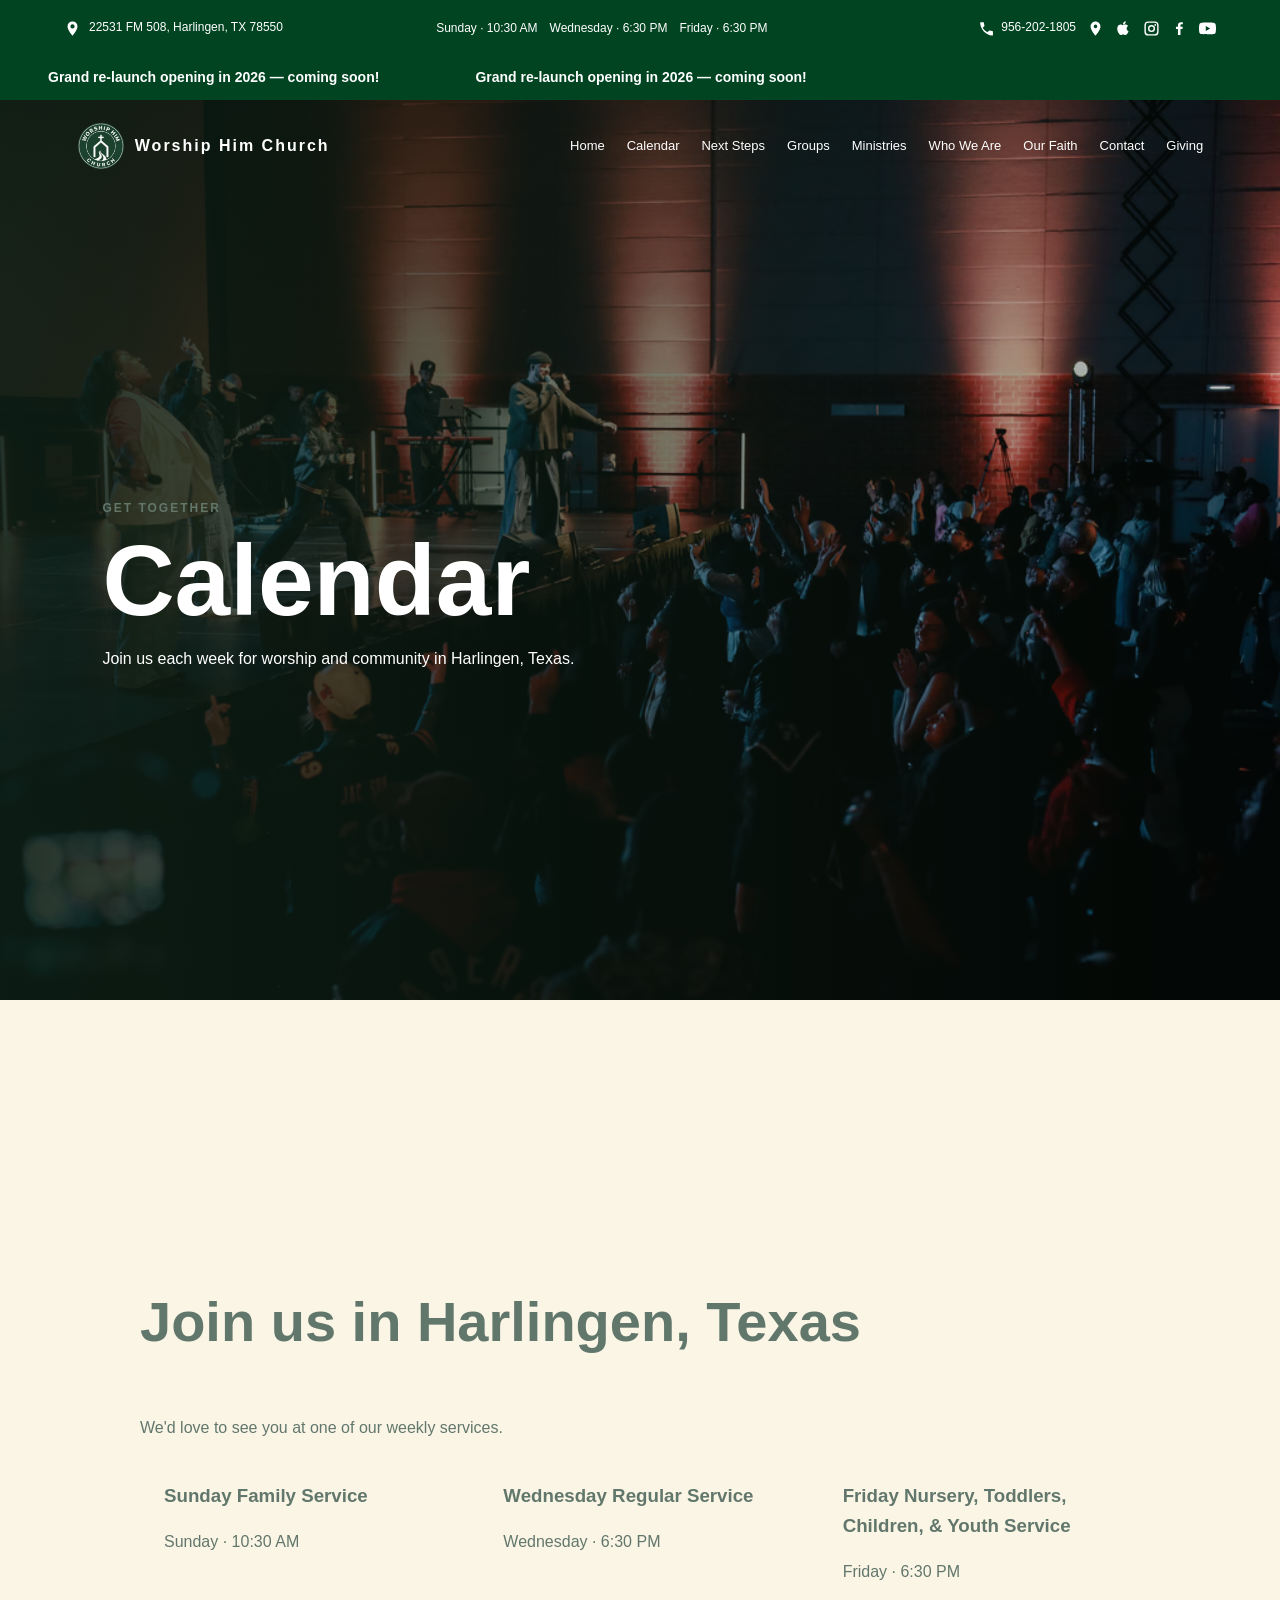
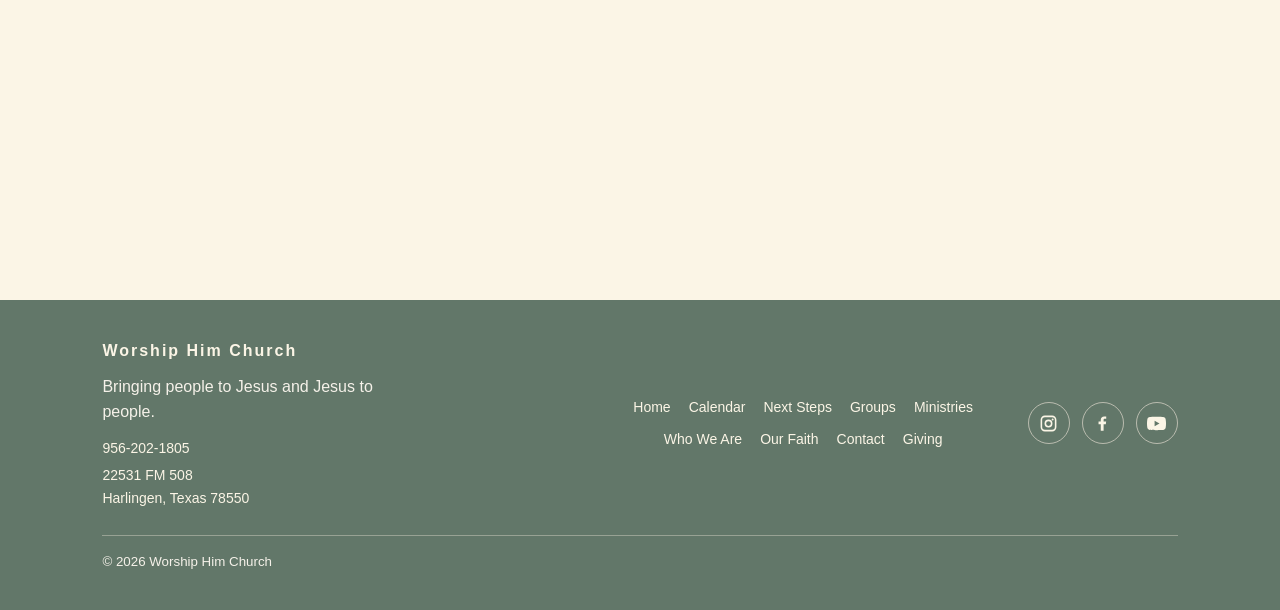
==== commit 9562116f: "Enhance calendar page layout and content Updated page banner and content for clarity and emphasis." ====
--- a/calendar.html
+++ b/calendar.html
@@ -13,12 +13,12 @@
   <div class="announcement-bar"><p>Grand re-launch opening in 2026 — coming soon!</p></div>
   <header class="header"><a class="logo" href="index.html"><img src="images/WorshipHimChurch-Logo-PNG.png" alt=""><span>Worship Him Church</span></a><button class="menu-button" aria-expanded="false" aria-controls="navigation">Menu</button><nav id="navigation" aria-label="Main navigation"><a href="index.html">Home</a><a href="calendar.html">Calendar</a><a href="next-steps.html">Next Steps</a><a href="groups.html">Groups</a><a href="ministries.html">Ministries</a><a href="who-we-are.html">Who We Are</a><a href="our-faith.html">Our Faith</a><a href="contact.html">Contact</a><a href="giving.html">Giving</a></nav></header>
   <main>
-    <section class="page-banner"><p class="label">GET TOGETHER</p><h1>Calendar</h1></section>
+    <section class="page-banner"><p class="label">GET TOGETHER</p><h1><span class="font-accent">Calendar</span></h1><p class="page-banner-copy">Join us each week for worship and community in Harlingen, Texas.</p></section>
     <section class="content">
-      <h2>Join us in Harlingen, Texas</h2>
+      <h2><span class="font-accent">Join us</span> in Harlingen, Texas</h2>
       <p>We'd love to see you at one of our weekly services.</p>
       <div class="simple-cards">
-        <article class="simple-card"><h3>Sunday Family Service</h3><p>Sunday · 10:30 AM</p></article>
+        <article class="simple-card"><h3>Sunday <span class="font-accent">Family Service</span></h3><p>Sunday · 10:30 AM</p></article>
         <article class="simple-card"><h3>Wednesday Regular Service</h3><p>Wednesday · 6:30 PM</p></article>
         <article class="simple-card"><h3>Friday Nursery, Toddlers, Children, &amp; Youth Service</h3><p>Friday · 6:30 PM</p></article>
       </div>
--- a/index.css
+++ b/index.css
@@ -4,6 +4,111 @@
 img { display: block; max-width: 100%; }
 .header { position: absolute; z-index: 2; top: 0; width: 100%; display: flex; justify-content: space-between; align-items: center; padding: 22px 6%; color: white; }
 .logo { display: inline-flex; align-items: center; gap: 10px; font-weight: bold; letter-spacing: 2px; text-decoration: none; }
+
+
+.top-banner{
+    height:50px;
+    background:#0f0f0f;
+    color:#fff;
+
+    display:flex;
+    align-items:center;
+    justify-content:space-between;
+
+    padding:0 2rem;
+
+    border-bottom:1px solid rgba(255,255,255,.08);
+
+    position:relative;
+    z-index:999;
+}
+
+.service-info{
+    display:flex;
+    align-items:center;
+    gap:.75rem;
+
+    font-size:.875rem;
+    font-weight:500;
+}
+
+.divider{
+    opacity:.4;
+}
+
+.top-icons{
+    display:flex;
+    align-items:center;
+    gap:1rem;
+}
+
+.top-icons a{
+    color:#fff;
+    text-decoration:none;
+
+    display:flex;
+    align-items:center;
+    gap:.4rem;
+
+    transition:.3s ease;
+}
+
+.top-icons a:hover{
+    color:#d4af37;
+    transform:translateY(-2px);
+}
+
+.top-icons svg{
+    width:18px;
+    height:18px;
+    fill:currentColor;
+}
+
+.phone-link span{
+    font-size:.85rem;
+    font-weight:500;
+}
+
+/* Tablet */
+@media (max-width: 991px){
+
+    .top-banner{
+        justify-content:center;
+        padding:0 1rem;
+        height:45px;
+    }
+
+    .service-info{
+        display:none;
+    }
+
+    .phone-link{
+        display:none !important;
+    }
+
+    .top-icons{
+        width:100%;
+        justify-content:center;
+        gap:1.2rem;
+    }
+}
+
+/* Mobile */
+@media (max-width: 767px){
+
+    .top-icons svg{
+        width:20px;
+        height:20px;
+    }
+
+    .top-icons{
+        gap:1rem;
+    }
+}
+``
+
+
+
 .header .logo img { width: 42px; height: 42px; object-fit: contain; filter: brightness(0) invert(1); }
 .header nav { display: flex; gap: 22px; }
 .header nav a { color: inherit; text-decoration: none; font-size: 13px; }
@@ -101,16 +206,37 @@
   .footer small { grid-column: auto; width: 100%; }
 }
 
+@media (max-width: 1000px) {
+  .header { align-items: center; }
+  .menu-button { display: block; padding: 8px 12px; color: white; background: transparent; border: 1px solid white; }
+  .header nav { display: none; position: absolute; top: 65px; left: 0; right: 0; padding: 18px 6%; background: #171a18; }
+  .header nav.open { display: grid; gap: 14px; }
+}
+
 :root {
   --color-primary: #627769;
   --color-background: #fbf5e6;
   --color-accent: #c2d0bd;
   --color-ink: #62776c;
+  --contact-bar-height: 56px;
 }
 body { color: var(--color-ink); background: var(--color-background); }
-.announcement-bar { display: flex; min-height: 44px; align-items: center; justify-content: center; padding: 8px 6%; color: white; background: var(--color-primary); text-align: center; }
-.announcement-bar p { margin: 0; font-size: clamp(11px, 3.5vw, 14px); font-weight: bold; line-height: 1.4; white-space: nowrap; }
-.header { top: 44px; }
+.site-contact-bar { position: relative; z-index: 3; height: var(--contact-bar-height); padding: 0 5%; color: white; background: #014421; font-size: 12px; }
+.contact-bar-inner { display: grid; grid-template-columns: minmax(220px, 1.1fr) minmax(310px, 1.2fr) minmax(350px, 1.35fr); align-items: center; gap: 18px; width: min(100%, 1440px); height: 100%; margin: 0 auto; }
+.contact-bar-address, .contact-bar-links a { display: inline-flex; align-items: center; color: inherit; text-decoration: none; }
+.contact-bar-address { gap: 8px; white-space: nowrap; }
+.contact-bar-address svg, .contact-bar-links svg { flex: 0 0 auto; width: 17px; height: 17px; fill: currentColor; }
+.top-service-times { display: flex; flex-wrap: wrap; justify-content: center; gap: 3px 12px; line-height: 1.35; text-align: center; }
+.contact-bar-links { display: flex; align-items: center; justify-content: flex-end; gap: 11px; }
+.contact-bar-links a { min-height: 32px; justify-content: center; }
+.contact-bar-links a:hover, .contact-bar-address:hover { color: var(--color-accent); }
+.contact-bar-phone { gap: 6px; white-space: nowrap; }
+.contact-bar-links a:focus-visible, .contact-bar-address:focus-visible { outline: 2px solid white; outline-offset: 3px; }
+.announcement-bar { display: flex; min-height: 44px; align-items: center; overflow: hidden; padding: 8px 0; color: white; background: #014421; text-align: center; }
+.announcement-track { display: flex; flex: 0 0 auto; width: max-content; margin: 0; animation: announcement-scroll 24s linear infinite; color: white; font-size: clamp(11px, 3.5vw, 14px); font-weight: bold; line-height: 1.4; white-space: nowrap; }
+.announcement-track span { padding: 0 3rem; }
+@keyframes announcement-scroll { from { transform: translateX(0); } to { transform: translateX(-50%); } }
+.header { top: calc(var(--contact-bar-height) + 44px); }
 .header .logo img { flex: 0 0 48px; width: 48px; height: 48px; object-fit: contain; filter: none; }
 .footer { display: grid; grid-template-columns: minmax(220px, 1.2fr) 1fr auto; align-items: center; gap: 26px; padding: 38px 8%; color: var(--color-background); background: var(--color-primary); }
 .footer .logo { display: inline-flex; }
@@ -161,6 +287,30 @@
   .footer small { grid-column: auto; width: 100%; }
 }
 
+@media (max-width: 1000px) {
+  :root { --contact-bar-height: 88px; }
+  .contact-bar-inner { grid-template-columns: minmax(0, 1fr) auto; gap: 0 16px; }
+  .top-service-times { grid-column: 1 / -1; grid-row: 2; }
+}
+
+@media (max-width: 640px) {
+  :root { --contact-bar-height: 122px; }
+  .site-contact-bar { padding: 8px 4%; }
+  .contact-bar-inner { display: flex; flex-direction: column; justify-content: center; gap: 5px; }
+  .contact-bar-address { font-size: 11px; }
+  .top-service-times { gap: 2px 9px; font-size: 11px; }
+  .contact-bar-links { gap: 12px; }
+  .contact-bar-links a { min-height: 28px; }
+  .contact-bar-links svg { width: 16px; height: 16px; }
+  .contact-bar-phone { font-size: 11px; }
+}
+
+@media (prefers-reduced-motion: reduce) {
+  .announcement-track { width: 100%; justify-content: center; animation: none; white-space: normal; }
+  .announcement-track span { padding: 0 8px; }
+  .announcement-track span[aria-hidden="true"] { display: none; }
+}
+
 .hero, .sermon-video, .section, .page-banner, .content {
   min-height: 100vh;
   min-height: 100dvh;
--- a/calendar.css
+++ b/calendar.css
@@ -1 +1,31 @@
-.page-banner { background-image: linear-gradient(#1118, #1118), url("images/outside-church-design-image.jpeg"); }
+.page-banner { background-image: linear-gradient(90deg, rgba(13, 30, 21, .9), rgba(13, 30, 21, .45) 64%, rgba(13, 30, 21, .2)), url("images/service-image.png"); background-position: center 38%; }
+
+.header {
+  position: absolute;
+  z-index: 2;
+  top: calc(var(--contact-bar-height) + 44px);
+  display: flex;
+  width: 100%;
+  align-items: center;
+  justify-content: space-between;
+  padding: 22px 6%;
+  color: white;
+}
+.header .logo img { flex: 0 0 48px; width: 48px; height: 48px; object-fit: contain; }
+.header nav { display: flex; gap: 22px; }
+.header nav a { color: inherit; font-size: 13px; text-decoration: none; }
+.header nav a:hover { color: var(--color-accent); }
+.menu-button { display: none; }
+.header a:focus-visible { outline: 2px solid white; outline-offset: 4px; }
+
+@media (max-width: 1000px) {
+  .header { align-items: center; }
+  .menu-button { display: block; padding: 8px 12px; color: white; background: transparent; border: 1px solid white; }
+  .header nav { position: absolute; top: 65px; right: 0; left: 0; display: none; padding: 18px 6%; background: #171a18; }
+  .header nav.open { display: grid; gap: 14px; }
+}
+
+@media (max-width: 760px) {
+  .header .logo { max-width: calc(100% - 88px); white-space: normal; font-size: 13px; letter-spacing: 1.2px; }
+  .header .logo img { flex-basis: 42px; width: 42px; height: 42px; }
+}
